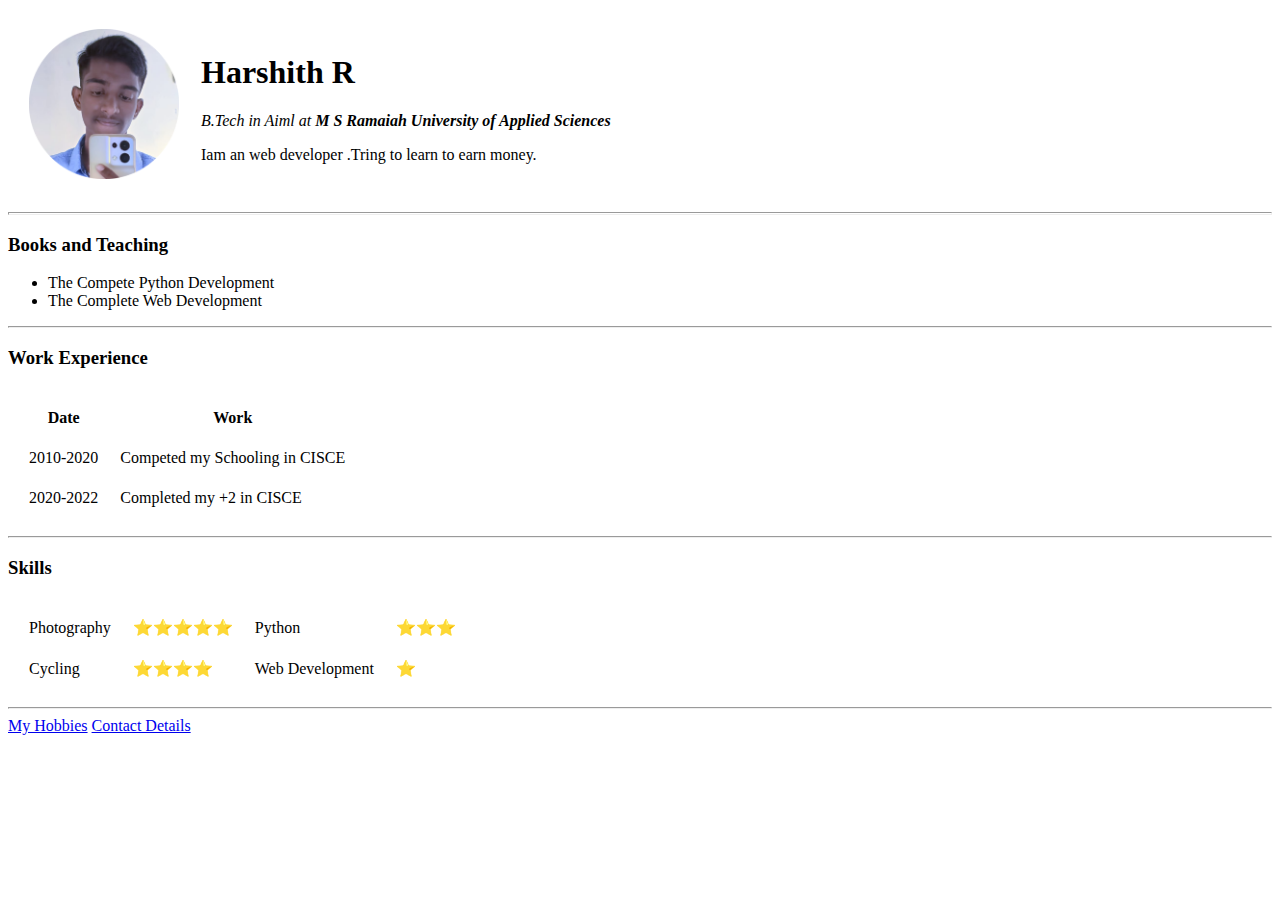
==== index.html @ 9f573cfa "Add initial CV website files" ====
<!DOCTYPE html>
<html lang="en" dir="ltr">

<head>
  <meta charset="utf-8">
  <title>Harshith's Web</title>
</head>

<body>
  <table cellspacing="20">
    <tr>
      <td><img src="circle_image.png" width="150" height="150" alt="Harshith's image"></td>
      <td>
        <h1>Harshith R</h1>
        <p><em>B.Tech in Aiml at <strong>M S Ramaiah University of Applied Sciences</strong></em></p>
        <p>Iam an web developer .Tring to learn to earn money.</p>
      </td>
    </tr>
  </table>


  <hr size="3">
  <h3>Books and Teaching</h3>
  <ul>
    <li>The Compete Python Development</li>
    <li>The Complete Web Development</li>
  </ul>
  <hr size="2">
  <h3>Work Experience</h3>
  <table cellspacing="20">
    <thead>
      <tr>
        <th>Date</th>
        <th>Work</th>
      </tr>
    </thead>
    <tbody>
      <tr>
        <td>2010-2020</td>
        <td>Competed my Schooling in CISCE</td>
      </tr>
      <tr>
        <td>2020-2022</td>
        <td>Completed my +2 in CISCE</td>
      </tr>
    </tbody>
  </table>
  <hr size="2">
  <h3>Skills</h3>
<table cellspacing="20">
  <tbody>
    <tr>
      <td>Photography</td>
      <td>⭐⭐⭐⭐⭐</td>
      <td>Python</td>
      <td>⭐⭐⭐</td>
    </tr>
    <tr>
      <td>Cycling</td>
      <td>⭐⭐⭐⭐</td>
      <td>Web Development</td>
      <td>⭐</td>
    </tr>
  </tbody>
</table cellspacing="20">
  <hr size="2">
  <a href="hobbies.html">My Hobbies</a>
  <a href="contact-me.html">Contact Details</a>


</body>

</html>
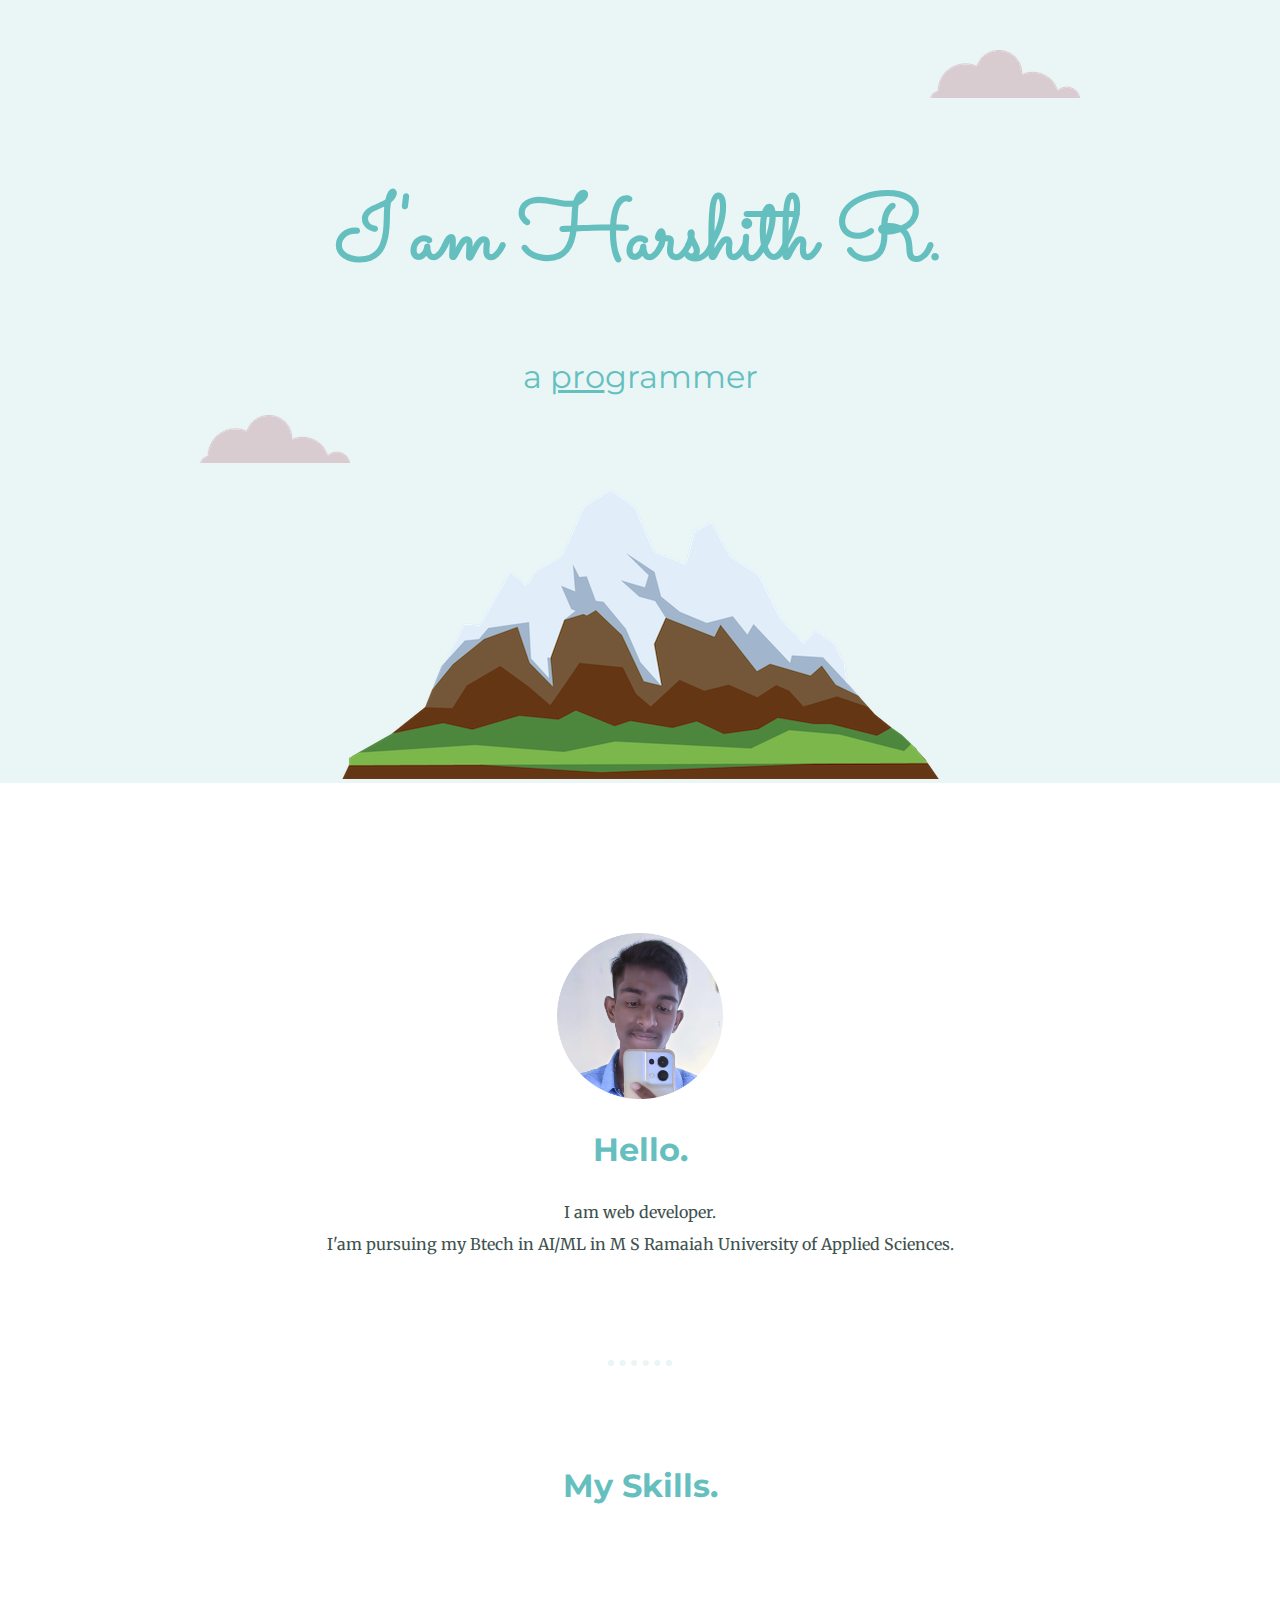
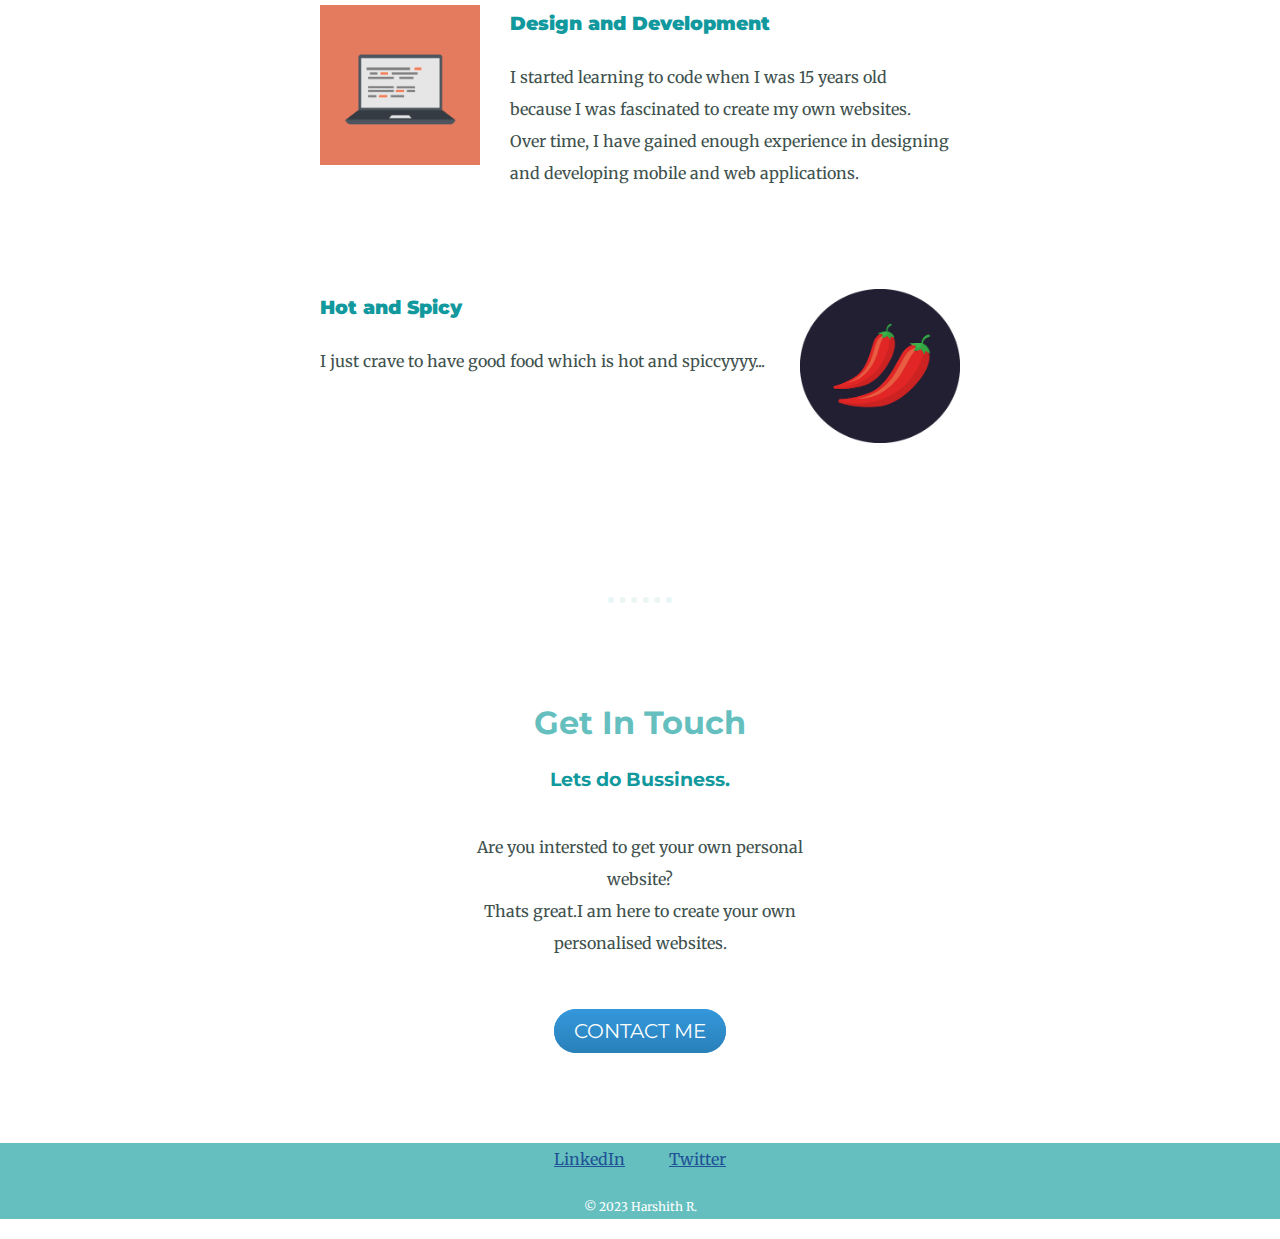
==== commit 1b899f16: "Add files via upload" ====
--- a/index.html
+++ b/index.html
@@ -3,69 +3,64 @@
 
 <head>
   <meta charset="utf-8">
-  <title>Harshith's Web</title>
+  <title>Harshith R</title>
+  <link rel="stylesheet" href="styles.css">
+  <link rel="icon" href="favicon.ico">
+  <link rel="preconnect" href="https://fonts.googleapis.com">
+  <link rel="preconnect" href="https://fonts.gstatic.com" crossorigin>
+  <link href="https://fonts.googleapis.com/css2?family=Merriweather&family=Montserrat&family=Sacramento&display=swap" rel="stylesheet">
 </head>
 
 <body>
-  <table cellspacing="20">
-    <tr>
-      <td><img src="circle_image.png" width="150" height="150" alt="Harshith's image"></td>
-      <td>
-        <h1>Harshith R</h1>
-        <p><em>B.Tech in Aiml at <strong>M S Ramaiah University of Applied Sciences</strong></em></p>
-        <p>Iam an web developer .Tring to learn to earn money.</p>
-      </td>
-    </tr>
-  </table>
+  <div class="top-container">
+    <img class="top-cloud" src="cloud.png" alt="cloud-img">
+    <h1>I'am Harshith R.</h1>
+    <h2>a <span class="pro">pro</span>grammer</h2>
+    <img class="bottom-cloud" src="cloud.png" alt="cloud-img">
+    <img class="mountain" src="mountain.png" alt="mountain-image">
+  </div>
+  <div class="middle-container">
+    <div class="profile">
+      <img class="profile-img" src="circle_image.png" alt="Harshith's Profile Image" >
+      <h2><b>Hello.</b></h2>
+      <p class="profile-description">I am web developer.<br>
+         I'am pursuing my Btech in AI/ML in M S Ramaiah University of Applied Sciences. </p>
+    </div>
+    <hr>
+    <div class="skills">
+      <h2><b>My Skills.</b></h2>
+      <div class="skill-row">
+        <img class="computer" src="computer.png" alt="computer image" >
+        <h3><b>Design and Development</b></h3>
+        <p class="dd-description">I started learning to code when I was 15 years old <br>
+          because I was fascinated to create my own websites.<br>
+          Over time, I have gained enough experience in designing<br>
+           and developing mobile and web applications.</p>
+      </div>
+      <div class="skill-row">
+        <img class="chilli" src="chillies.png" alt="chilli image"  >
+        <h3 class="h_s"><b>Hot and Spicy</b></h3>
+        <p class="chilli-description">I just crave to have good food which is hot and spiccyyyy...</p>
+      </div>
+    </div>
+    <br>
+
+  <hr>
+    <div class="contact-me">
+      <h2><b>Get In Touch</b></h2>
+      <h3>Lets do Bussiness.</h3>
+      <p class="getintouch">Are you intersted to get your own personal website?<br>
+      Thats great.I am here to create your own personalised websites.</p>
+      <a class="btn" href="mailto:harshithr2004@email.com">CONTACT ME</a>
+    </div>
+  </div>
 
 
-  <hr size="3">
-  <h3>Books and Teaching</h3>
-  <ul>
-    <li>The Compete Python Development</li>
-    <li>The Complete Web Development</li>
-  </ul>
-  <hr size="2">
-  <h3>Work Experience</h3>
-  <table cellspacing="20">
-    <thead>
-      <tr>
-        <th>Date</th>
-        <th>Work</th>
-      </tr>
-    </thead>
-    <tbody>
-      <tr>
-        <td>2010-2020</td>
-        <td>Competed my Schooling in CISCE</td>
-      </tr>
-      <tr>
-        <td>2020-2022</td>
-        <td>Completed my +2 in CISCE</td>
-      </tr>
-    </tbody>
-  </table>
-  <hr size="2">
-  <h3>Skills</h3>
-<table cellspacing="20">
-  <tbody>
-    <tr>
-      <td>Photography</td>
-      <td>⭐⭐⭐⭐⭐</td>
-      <td>Python</td>
-      <td>⭐⭐⭐</td>
-    </tr>
-    <tr>
-      <td>Cycling</td>
-      <td>⭐⭐⭐⭐</td>
-      <td>Web Development</td>
-      <td>⭐</td>
-    </tr>
-  </tbody>
-</table cellspacing="20">
-  <hr size="2">
-  <a href="hobbies.html">My Hobbies</a>
-  <a href="contact-me.html">Contact Details</a>
+  <div class="bottom-container">
+    <a class="footer-link" href="https://www.linkedin.com/in/harshith-r-904a98258/">LinkedIn</a>
+    <a class="footer-link" href="https://twitter.com/harshith_r97/">Twitter</a>
+    <p class="copyright">© 2023 Harshith R.</p>
+  </div>
 
 
 </body>
--- a/styles.css
+++ b/styles.css
@@ -0,0 +1,169 @@
+body {
+  margin: 0;
+  text-align: center;
+  font-family: 'Merriweather', serif;
+  color: #40514E;
+}
+
+.pro {
+  text-decoration: underline;
+}
+
+
+h1 {
+  font-size: 5.625rem;
+  margin: 50px auto 0 auto;
+  font-family: 'Sacramento', cursive;
+  color: #66BFBF;
+  line-height: 2;
+}
+
+h2 {
+  font-family: 'Montserrat', sans-serif;
+  color: #66BFBF;
+  font-weight: normal;
+  font-size: 2em;
+}
+
+h3 {
+  font-family: 'Montserrat', sans-serif;
+  color: #11999E;
+}
+.top-cloud {
+  position: absolute;
+  right: 200px;
+  top: 50px;
+}
+
+.bottom-cloud {
+  position: absolute;
+  left: 200px;
+  bottom: 320px;
+}
+
+a {
+  color: #11999E;
+}
+
+p {
+  line-height: 2;
+}
+
+hr{
+  border: dotted #EAF6F6 6px;
+  border-bottom: none;
+  width: 4%;
+  margin: 100px auto 100px auto;
+  align-items: center;
+}
+
+.top-container {
+  background-color: #EAF6F6;
+  position: relative;
+  padding-top: 100px;
+}
+
+.profile-img{
+  margin-top: 50px;
+  width: 13%;
+}
+ .profile-description{
+  color: #40514E;
+  margin: auto;
+  text-align: center;
+ }
+
+.dd-description{
+  text-align: left;
+}
+
+.middle-container{
+  margin: 100px 0;
+}
+
+.skill-row{
+  width: 50%;
+  margin: 100px auto 100px auto;
+  text-align: left;
+  line-height: 2;
+}
+
+.chilli-description {
+  text-align: left;
+}
+
+.h_s{
+    color: #11999E;
+}
+
+
+
+
+
+
+.computer{
+  width: 25%;
+  float: left;
+  margin-right: 30px ;
+}
+
+.chilli{
+    width: 25%;
+    float: right;
+    margin-left: 30px;
+}
+
+
+
+
+.getintouch{
+  width: 30%;
+  margin: 40px auto 60px;
+  text-align: center;
+}
+
+.btn {
+  background: #3498db;
+  background-image: -webkit-linear-gradient(top, #3498db, #2980b9);
+  background-image: -moz-linear-gradient(top, #3498db, #2980b9);
+  background-image: -ms-linear-gradient(top, #3498db, #2980b9);
+  background-image: -o-linear-gradient(top, #3498db, #2980b9);
+  background-image: linear-gradient(to bottom, #3498db, #2980b9);
+  -webkit-border-radius: 28;
+  -moz-border-radius: 28;
+  border-radius: 28px;
+  font-family: 'Montserrat', sans-serif;
+  color: #ffffff;
+  font-size: 20px;
+  padding: 10px 20px 10px 20px;
+  text-decoration: none;
+}
+
+.btn:hover {
+  background: #30e3cb;
+  background-image: -webkit-linear-gradient(top, #30e3cb, #2bc4ad);
+  background-image: -moz-linear-gradient(top, #30e3cb, #2bc4ad);
+  background-image: -ms-linear-gradient(top, #30e3cb, #2bc4ad);
+  background-image: -o-linear-gradient(top, #30e3cb, #2bc4ad);
+  background-image: linear-gradient(to bottom, #30e3cb, #2bc4ad);
+  text-decoration: none;
+}
+
+.bottom-container{
+  line-height: 2;
+  background-color: #66BFBF;
+  text-decoration: none;
+}
+
+a{
+  color: #205295;
+  margin: 10px 20px;
+}
+a:hover{
+  color: white;
+}
+.copyright{
+  color: white;
+  margin : 20px 0;
+  font-size: 0.75rem;
+}
